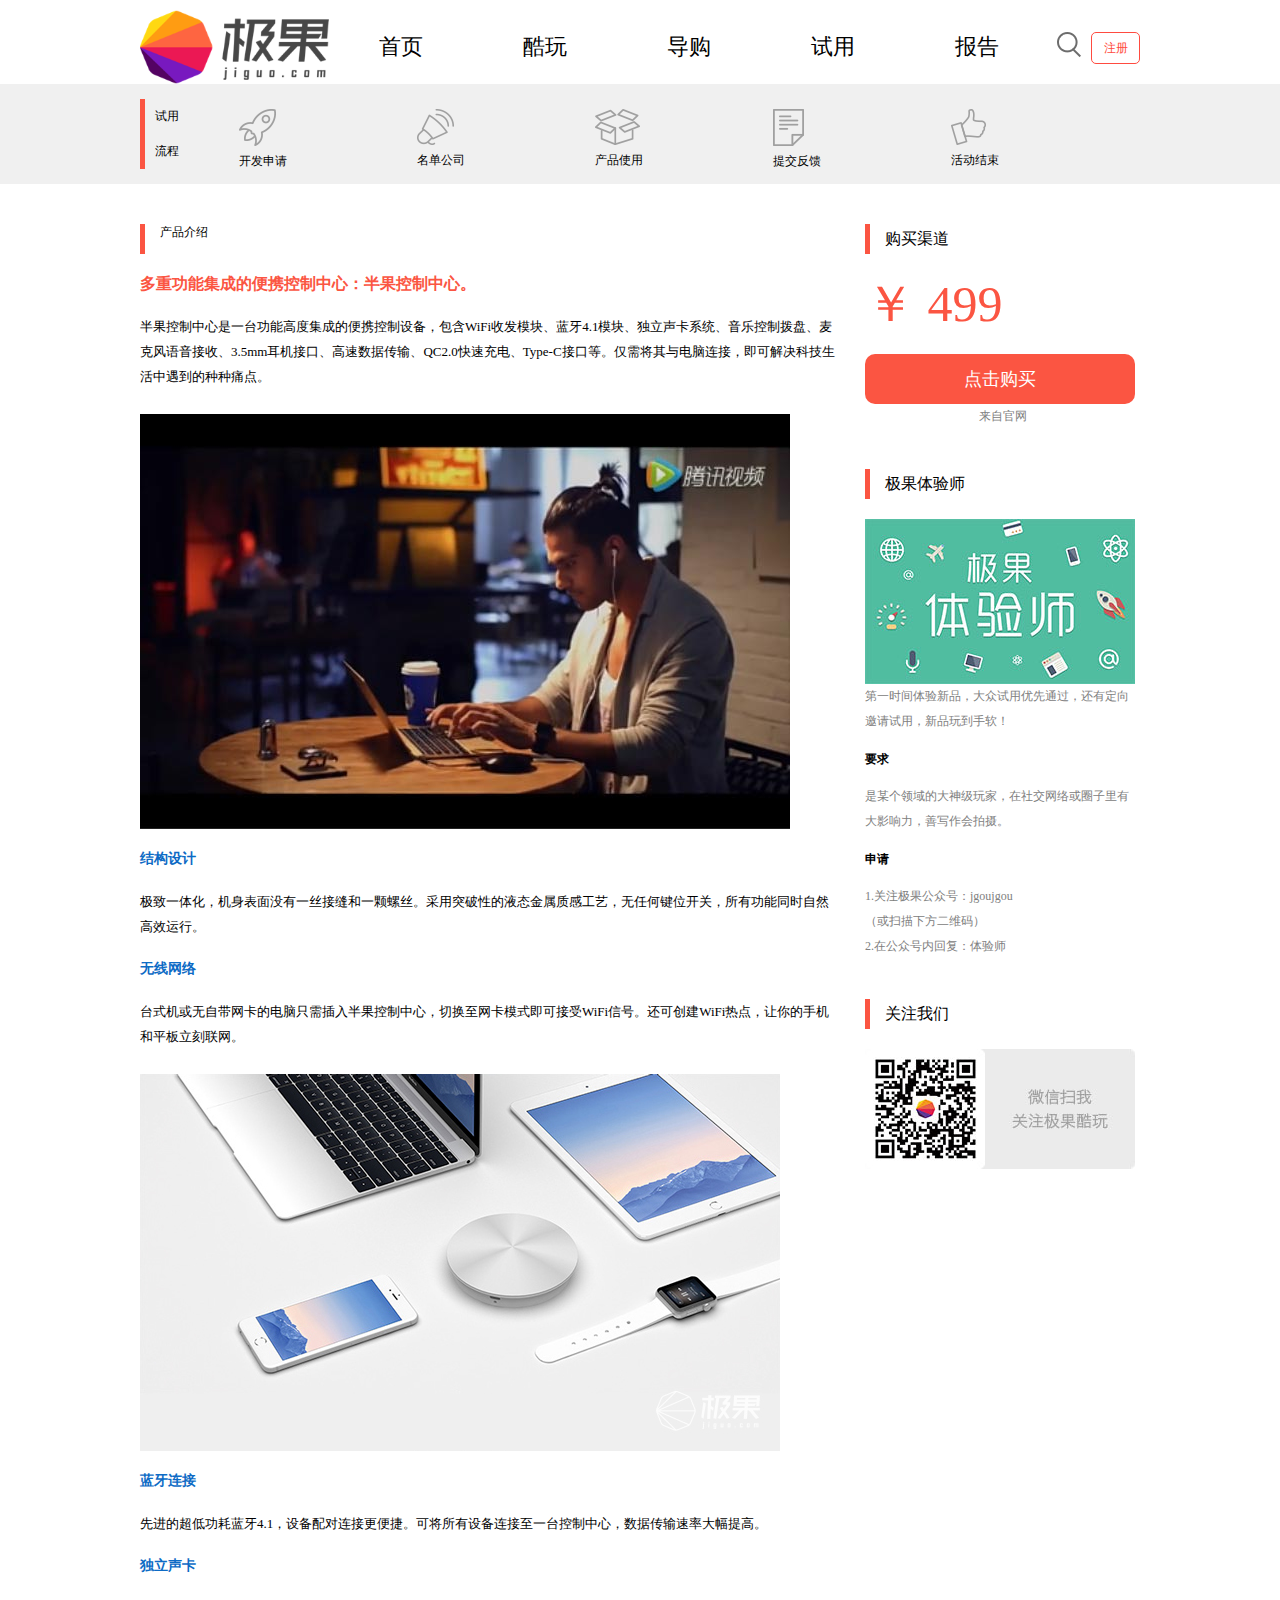
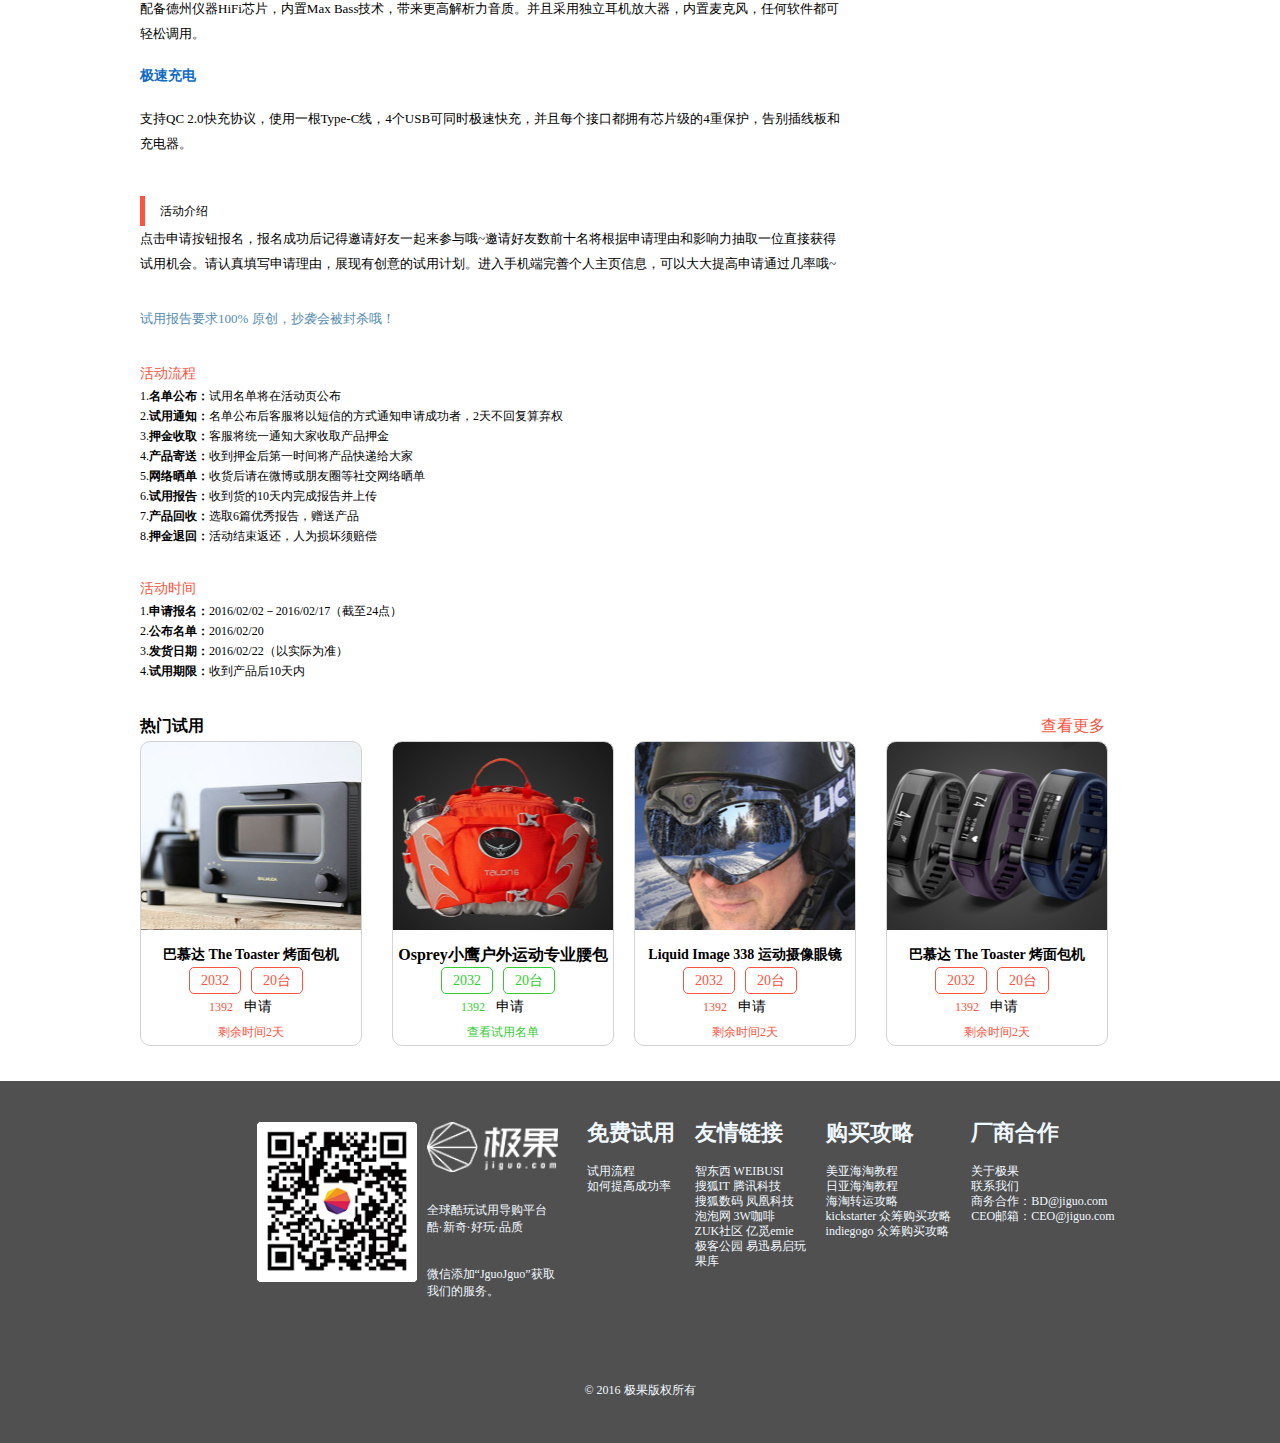
==== jiguo/use/probation.html @ 092693b5 "'222'" ====
<!DOCTYPE html>
<html lang="en">
<head>
    <meta charset="UTF-8">
    <meta name="viewport" content="width=device-width, initial-scale=1.0">
    <title>Document</title>
    <script src="./js/jquery-3.5.1.js"></script>
    <link rel="stylesheet" href="../css/public.css">
    <link rel="stylesheet" href="../css/foottop.css">
    <link rel="stylesheet" href="../css/probation.css">
</head>
<body>
    <!-- 页面顶部 -->
    <div class="top warp clear">
        <div class="logo"><img src="../img/img/logonew.png" alt=""></div>
        <ul class="topNav clear">
            <li>首页</li>
            <li>酷玩</li>
            <li>导购</li>
            <li>试用</li>
            <li>报告</li>
        </ul>
        <div class="topSearch">
            <div ><img src="../img/css/img/search.png" alt=""></div>
            <div class="bord">注册</div>
        </div>
    </div>






    <!-- 试用流程 -->
    <div class="try clear">
        <ul class="w">
            <li>
                <p>试用</p>
                <p>流程</p>
            </li>
            <li>
                <img src="../img/css/img/use1.png" alt="">
                <p>开发申请</p>
            </li>
            <li>
                <img src="../img/css/img/use2.png" alt="">
                <p>名单公司</p>
            </li>
            <li>
                <img src="../img/css/img/use3.png" alt="">
                <p>产品使用</p>
            </li>
            <li>
                <img src="../img/css/img/use4.png" alt="">
                <p>提交反馈</p>
            </li>
            <li>
                <img src="../img/css/img/use5.png" alt="">
                <p>活动结束</p>
            </li>
        </ul>
    </div>
    <!-- 正文-->
    <div class="content-box clear">
        <div class="w">
            <!-- 产品介绍 -->
            <div class="recommend clear">
                <div class="pro-re">产品介绍</div>
                <h2>多重功能集成的便携控制中心：半果控制中心。</h2>
                <p>半果控制中心是一台功能高度集成的便携控制设备，包含WiFi收发模块、蓝牙4.1模块、独立声卡系统、音乐控制拨盘、麦克风语音接收、3.5mm耳机接口、高速数据传输、QC2.0快速充电、Type-C接口等。仅需将其与电脑连接，即可解决科技生活中遇到的种种痛点。</p>
                <img src="../img/img/use1.jpg">
                <h3>结构设计</h3>
                <p>极致一体化，机身表面没有一丝接缝和一颗螺丝。采用突破性的液态金属质感工艺，无任何键位开关，所有功能同时自然高效运行。</p>
                <h3>无线网络</h3>
                <p>台式机或无自带网卡的电脑只需插入半果控制中心，切换至网卡模式即可接受WiFi信号。还可创建WiFi热点，让你的手机和平板立刻联网。</p>
                <img src="../img/img/use.jpg" alt="">
                <h3>蓝牙连接</h3>
                <p>先进的超低功耗蓝牙4.1，设备配对连接更便捷。可将所有设备连接至一台控制中心，数据传输速率大幅提高。</p>
                <h3>独立声卡</h3>
                <p>配备德州仪器HiFi芯片，内置Max Bass技术，带来更高解析力音质。并且采用独立耳机放大器，内置麦克风，任何软件都可轻松调用。</p>
                <h3>极速充电</h3>
                <p>支持QC 2.0快充协议，使用一根Type-C线，4个USB可同时极速快充，并且每个接口都拥有芯片级的4重保护，告别插线板和充电器。</p>
                <!-- 活动介绍 -->
                <div class="act-re">活动介绍</div>
                <p>点击申请按钮报名，报名成功后记得邀请好友一起来参与哦~邀请好友数前十名将根据申请理由和影响力抽取一位直接获得试用机会。请认真填写申请理由，展现有创意的试用计划。进入手机端完善个人主页信息，可以大大提高申请通过几率哦~</p>
                <p class="pro-try">试用报告要求100% 原创，抄袭会被封杀哦！</p>
                <p class="ac-tittle">活动流程</p>
                <ul>
                    <li>1.<span>名单公布：</span>试用名单将在活动页公布</li>
                    <li>2.<span>试用通知：</span>名单公布后客服将以短信的方式通知申请成功者，2天不回复算弃权</li>
                    <li>3.<span>押金收取：</span>客服将统一通知大家收取产品押金</li>
                    <li>4.<span>产品寄送：</span>收到押金后第一时间将产品快递给大家</li>
                    <li>5.<span>网络晒单：</span>收货后请在微博或朋友圈等社交网络晒单</li>
                    <li>6.<span>试用报告：</span>收到货的10天内完成报告并上传</li>
                    <li>7.<span>产品回收：</span>选取6篇优秀报告，赠送产品</li>
                    <li>8.<span>押金退回：</span>活动结束返还，人为损坏须赔偿</li>
                </ul>
                <p class="ac-tittle">活动时间</p>
                <ul>
                    <li>1.<span>申请报名：</span>2016/02/02－2016/02/17（截至24点）</li>
                    <li>2.<span>公布名单：</span>2016/02/20</li>
                    <li>3.<span>发货日期：</span>2016/02/22（以实际为准）</li>
                    <li>4.<span>试用期限：</span>收到产品后10天内</li>
                </ul>
            </div>
            <!-- 右边 -->
            <div class="buy clear">
                <!-- 购买渠道 -->
                <div class="buy-tittle">购买渠道</div>
                <p class="price">￥ 499</p>
                <div class="to-buy">点击购买</div>
                <p class="from">来自官网</p>
                <!-- 极果体验师 -->
                <div class="jiguo">极果体验师</div>
                <img src="../img/img/tiyanImg.jpg" alt="">
                <p>第一时间体验新品，大众试用优先通过，还有定向邀请试用，新品玩到手软！</p>
                <h3>要求</h3>
                <p>是某个领域的大神级玩家，在社交网络或圈子里有大影响力，善写作会拍摄。</p>
                <h3>申请</h3>
                <p>1.关注极果公众号：jgoujgou</p>
                <p>（或扫描下方二维码）</p>
                <p>2.在公众号内回复：体验师</p>
                <!-- 关注我们 -->
                <div class="us">关注我们</div>
                <img src="../img/img/myCode.jpg" alt="">
            </div>
            <!-- 底部热门 -->
            <div class="hot clear w">
                <div class="hot-try">热门试用</div>
                <div class="more">查看更多</div>
                <ul class="w">
                    <li>
                        <p>巴慕达 The Toaster 烤面包机</p>
                        <span>2032</span><span>20台</span>
                        <p>1392<span>申请</span></p>
                        <p>剩余时间2天</p>
                    </li>
                    <li>
                        <p>Osprey小鹰户外运动专业腰包</p>
                        <span>2032</span><span>20台</span>
                        <p>1392<span>申请</span></p>
                        <p>查看试用名单</p>
                    </li>
                    <li>
                        <p>Liquid Image 338 运动摄像眼镜</p>
                        <span>2032</span><span>20台</span>
                        <p>1392<span>申请</span></p>
                        <p>剩余时间2天</p>
                    </li>
                    <li>
                        <p>巴慕达 The Toaster 烤面包机</p>
                        <span>2032</span><span>20台</span>
                        <p>1392<span>申请</span></p>
                        <p>剩余时间2天</p>
                    </li>
                </ul>
            </div>
        </div>
    </div>




























































    
    <!-- 页面尾部 -->
    <div class="foot clear">
        <div class="logoFoot"><img src="../img/img/code.png" alt=""></div>
        <div class="logojiguo">
            <img src="../img/img/logoImg.jpg" alt="">
            <p>全球酷玩试用导购平台酷·新奇·好玩·品质</p>
            <p>微信添加“JguoJguo”获取我们的服务。</p>
        </div>
        <ul>
            <li>免费试用</li>
            <li>试用流程</li>
            <li>如何提高成功率</li>
        </ul>
        <ul>
            <li>友情链接</li>
            <li>智东西     WEIBUSI</li>
            <li>搜狐IT     腾讯科技</li>
            <li>搜狐数码   凤凰科技</li>
            <li>泡泡网     3W咖啡</li>
            <li>ZUK社区    亿觅emie</li>
            <li>极客公园   易迅易启玩</li>
            <li>果库</li>
        </ul>
        <ul>
            <li>购买攻略</li>
            <li>美亚海淘教程</li>
            <li>日亚海淘教程</li>
            <li>海淘转运攻略</li>
            <li>kickstarter 众筹购买攻略</li>
            <li>indiegogo 众筹购买攻略</li>
        </ul>
        <ul>
            <li>厂商合作</li>
            <li>关于极果</li>
            <li>联系我们</li>
            <li>商务合作：BD@jiguo.com</li>
            <li>CEO邮箱：CEO@jiguo.com</li>
        </ul>
         <p class="footP">&copy 2016 极果版权所有</p>
    </div>
</body>
</html>
---- jiguo/css/public.css ----
@charset "uf-8";
*{
	margin: 0;
    padding: 0;
    font-size: 12px;
    font-family: 宋体;
    text-decoration: none;
}
a{
    text-decoration: none;
    color: black;
}
ul,ol,li{
	list-style:none;
}
img{
	display: block;
	border: 0;
}
i,em,b,strong{
	font-style: normal;
	font-weight: normal;
}
.clear:after{
    content: "";
    display: block;
    clear: both;
    height: 0;
    visibility: hidden;
}
.warp{
    width: 1000px;
    margin: 0px auto;
}
---- jiguo/css/foottop.css ----
/*顶部导航*/
div.top {
  margin-top: 10px;
}
div.top div.logo {
  float: left;
}
div.top div.logo img {
  height: 74px;
}
div.top ul.topNav {
  float: left;
}
div.top ul.topNav li {
  float: left;
  height: 74px;
  line-height: 74px;
  font-size: 22px;
  margin: 0px 50px;
  text-align: center;
}
div.top div.topSearch {
  margin-top: 22px;
  float: right;
}
div.top div.topSearch div.bord {
  border: 1px solid #FF4B40;
  border-radius: 5px;
  color: #FF4B40;
  width: 47px;
  margin-left: 10px;
  text-align: center;
  height: 30px;
  line-height: 30px;
}
div.top div.topSearch div {
  float: left;
}
/* 尾部 */
div.foot {
  border: 1px solid #505050;
  background-color: #505050;
  height: 360px;
}
div.foot div {
  float: left;
  margin-top: 40px;
  color: aliceblue;
}
div.foot div.logoFoot {
  margin-left: 20%;
}
div.foot div.logoFoot img {
  height: 160px;
}
div.foot div.logojiguo {
  width: 140px;
  margin-left: 10px;
}
div.foot div.logojiguo img {
  height: 50px;
}
div.foot div.logojiguo p {
  margin-top: 30px;
  width: 130px;
}
div.foot ul {
  margin-top: 40px;
  float: left;
  color: aliceblue;
  margin-left: 20px;
}
div.foot ul li {
  height: 15px;
  line-height: 15px;
}
div.foot ul li:first-child {
  height: 22px;
  line-height: 22px;
  font-size: 22px;
  font-weight: 999;
  margin-bottom: 20px;
}
div.foot p.footP {
  text-align: center;
  margin-top: 300px;
  color: aliceblue;
}
---- jiguo/css/probation.css ----
.try{
    width:100%px;
    height:100px;
    background-color:#F0F0F0;
}

.try ul li{
    height:70px;
    font-size: 12px;
    margin-top: 15px;
    margin-right: 130px;
    float: left;
}
.try ul li img{
    margin-top: 10px;
}
.try ul li p{
    line-height: 30px;
}
.try ul li:nth-child(1){
    border-left:5px solid #FB5542;
    margin-right: 60px;
    font-size: 16px;
    padding-left: 10px;
}
.try ul li:nth-child(1) p{
    line-height: 35px;
}

.w{
    width: 1000px;
    margin: 0 auto;
}
.recommend{
    width:700px;
    float: left;
    margin-right: 25px;
}
.recommend .pro-re{
    height:30px;
    padding-left: 15px;
    border-left: 5px solid #FB5542;
    margin-top: 40px;
}
.recommend h2{
    color:#FB5542;
    line-height: 60px;
    font-size: 16px;
}
.recommend p{
    line-height: 25px;
    font-size: 13px;
}
.recommend img{
    margin-top: 25px;
}
.recommend h3{
    line-height: 60px;
    color: #0D6BC5;
    font-size: 14px;
}
.recommend .act-re{
    height:30px;
    line-height: 30px;
    padding-left: 15px;
    border-left: 5px solid #FB5542;
    margin-top: 40px;
}
.recommend .pro-try{
    margin-top: 30px;
    color:#568CB1;
}
.recommend .ac-tittle{
    margin-top: 30px;
    color:#FB5542;
    font-size: 14px;
}
.recommend ul li{
    line-height: 20px;
}
.recommend span{
    color: black;
    font-weight: bold;
}

.buy{
    width:275px;
    float: right;
}
.buy .buy-tittle,.jiguo,.us{
    height:30px;
    font-size: 16px;
    line-height: 30px;
    padding-left: 15px;
    border-left: 5px solid #FB5542;
    margin-top: 40px;
}
.buy p{
    line-height: 25px;
    color:gray;
}
.buy .from{
    text-align: center;
    color:gray;
}
.buy .price{
    height:100px;
    line-height: 100px;
    color:#FB5542;
    font-size: 50px;
    text-align: left;
}
.buy .to-buy{
    width:270px;
    height:50px;
    line-height: 50px;
    color:white;
    font-size: 18px;
    text-align: center;
    border-radius: 10px;
    background-color: #FB5542;
}
.buy h3{
    line-height: 50px;
}
.buy img{
    margin-top:20px;
}



.hot{
    height:400px;
    text-align: center;
    float: left;
}
.hot div{
    margin-top: 30px;
    line-height: 30px;
    font-size: 16px;
    height:30px;
}
.hot-try{
    float: left;
    font-weight: bold;
}
.more{
    float: right;
    color: #FB5542;
    margin-right: 35px;
}
.hot ul{
    float: left;
}
.hot ul li{
    float: left;
    width:220px;
    border:1px solid lightgrey;
    border-radius: 10px;
    margin-right: 30px;
}
.hot ul li span{
    display: inline-block;
    width:50px;
    height:25px;
    line-height: 25px;
    text-align: center;
    color:#FB5542;
    border:1px solid #FB5542;
    border-radius: 5px;
    margin-right: 10px;
    font-size: 14px;
}
.hot ul li p:nth-of-type(1){
    margin-top: 200px;
    font-weight: bold;
    font-size: 14px;
}
.hot ul li p{
    line-height: 25px;
}
.hot ul li p:nth-of-type(2){
    color:#FB5542;
}
.hot ul li p:nth-of-type(3){
    color:#FB5542;
}
.hot ul li p:nth-of-type(2) span{
    color:black;
    border: none;
}
.hot ul li p:nth-of-type(3) span{
    color:black;
}
.hot ul li:nth-child(1){
    background: url(../img/img/hot1.jpg) no-repeat top center;
}
.hot ul li:nth-child(2){
    background: url(../img/img/hot2.jpg) no-repeat top center;
}
.hot ul li:nth-child(3){
    background: url(../img/img/hot3.jpg) no-repeat top center;
}
.hot ul li:nth-child(4){
    background: url(../img/img/hot4.jpg) no-repeat top center;
}
.hot ul li:nth-of-type(2){
    float: left;
    width:220px;
    border:1px solid lightgrey;
    border-radius: 10px;
    margin-right: 20px;
}
.hot ul li:nth-of-type(2)>span{
    display: inline-block;
    width:50px;
    height:25px;
    line-height: 25px;
    text-align: center;
    color:limegreen;
    border:1px solid limegreen;
    border-radius: 5px;
    margin-right: 10px;
    font-size: 14px;
}
.hot ul li:nth-of-type(2) p:nth-of-type(1){
    margin-top: 200px;
    font-weight: bold;
    font-size: 16px;
}
.hot ul li:nth-of-type(2) p{
    line-height: 25px;
}
.hot ul li:nth-of-type(2) p:nth-of-type(2){
    color:limegreen;
}
.hot ul li:nth-of-type(2) p:nth-of-type(2) span{
    color:black;
}
.hot ul li:nth-of-type(2) p:nth-of-type(3){
    color:limegreen;
}
.hot ul li:nth-of-type(2) p:nth-of-type(3) span{
    color:black;
}
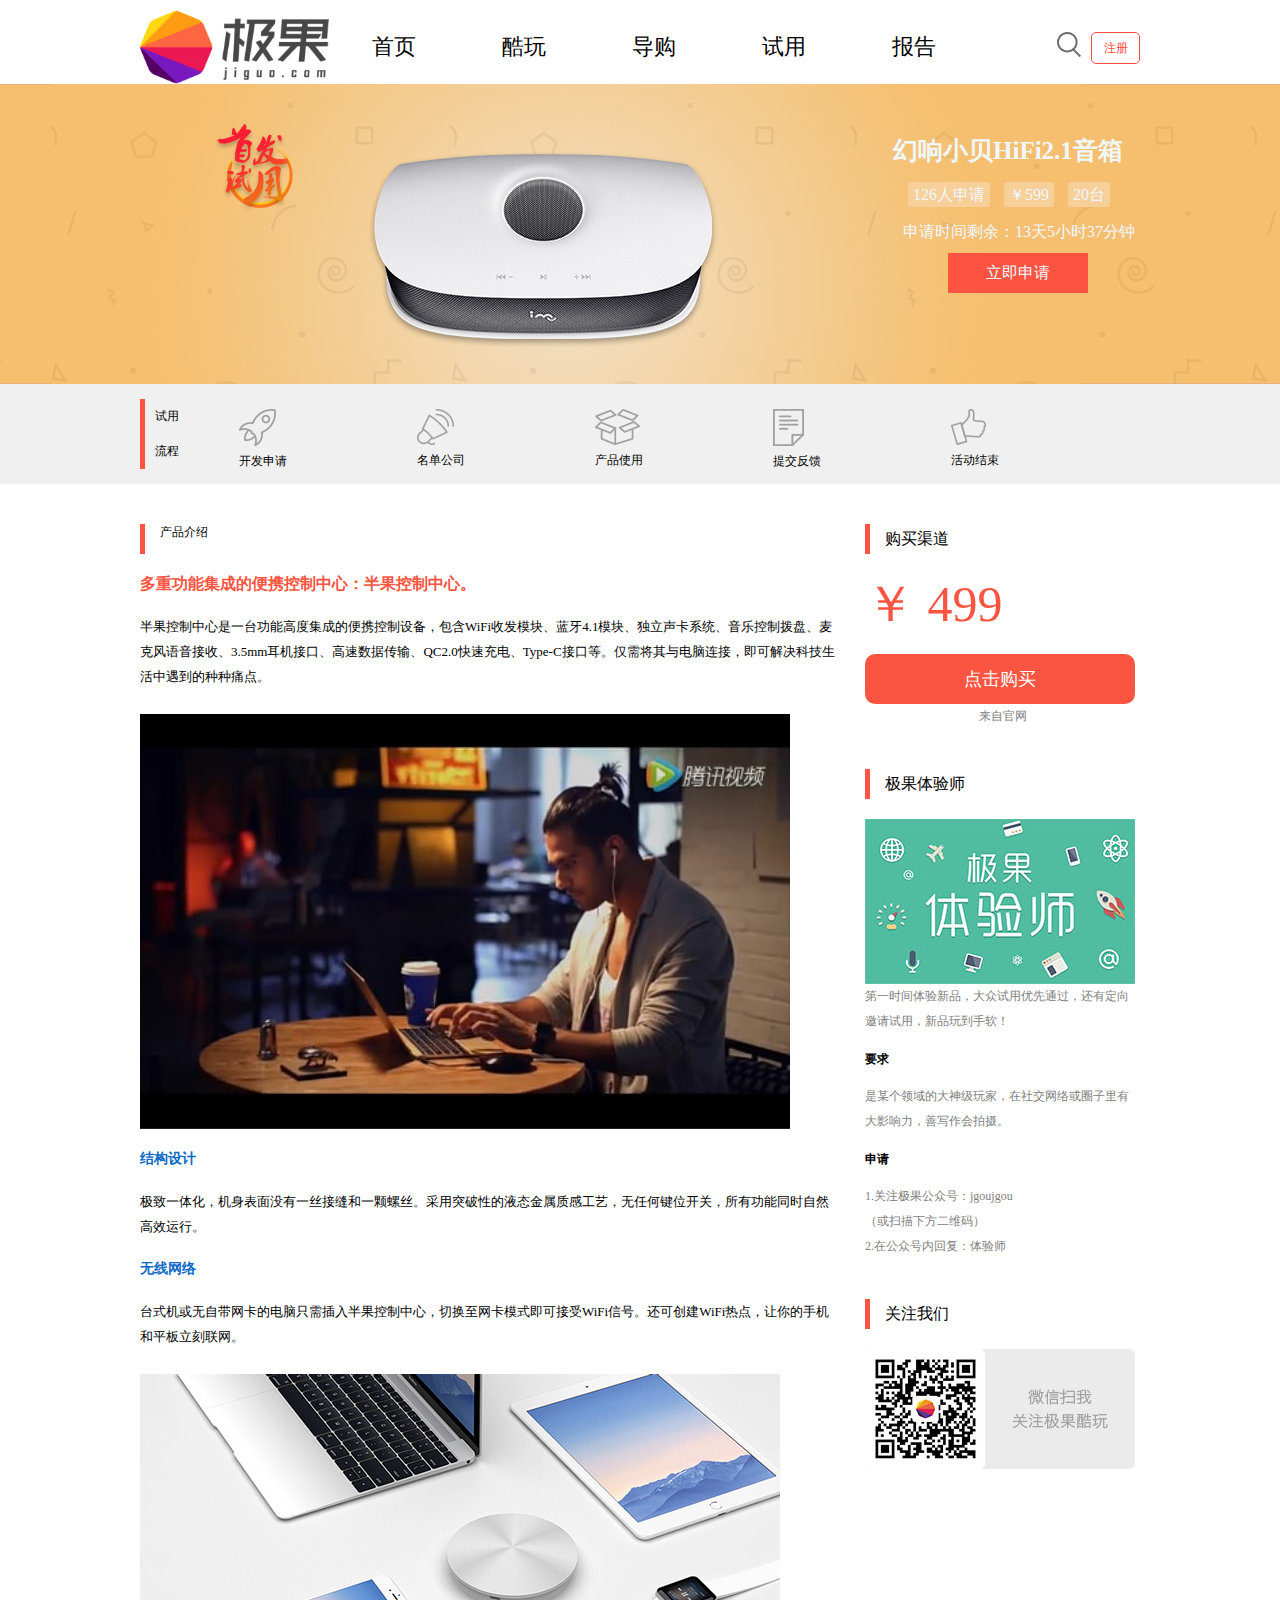
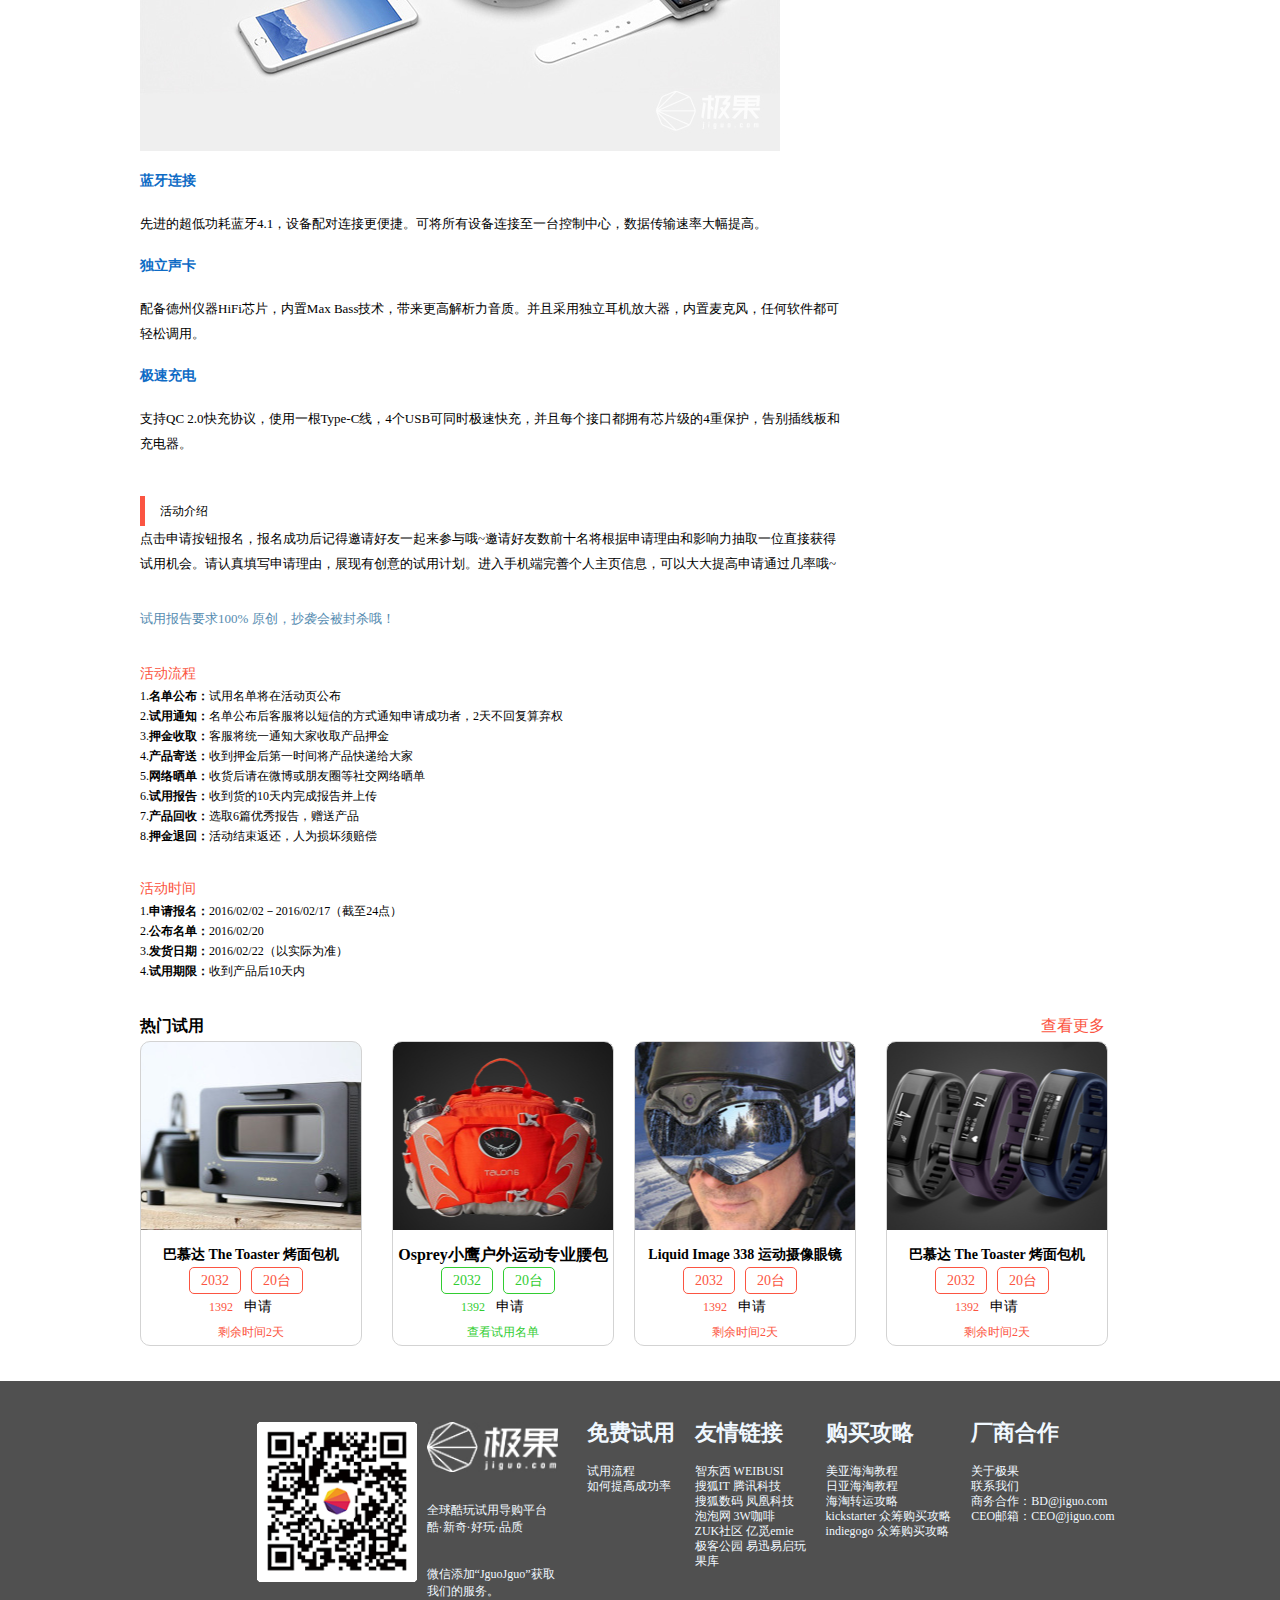
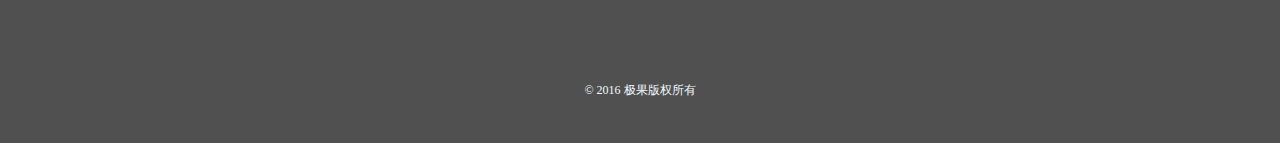
==== commit e5fb9f5a: "''" ====
--- a/jiguo/use/probation.html
+++ b/jiguo/use/probation.html
@@ -25,12 +25,16 @@
             <div class="bord">注册</div>
         </div>
     </div>
-
-
-
-
-
-
+    <div>
+        <div  class="navBar">
+            <div class="navHot">
+                <h1>幻响小贝HiFi2.1音箱</h1>
+                <p><span>126人申请</span> <span>￥599</span> <span>20台</span></p>
+                <p>申请时间剩余：13天5小时37分钟</p>
+                <p>立即申请</p>
+            </div>
+        </div>
+        </div>
     <!-- 试用流程 -->
     <div class="try clear">
         <ul class="w">
--- a/jiguo/css/foottop.css
+++ b/jiguo/css/foottop.css
@@ -16,7 +16,7 @@
   height: 74px;
   line-height: 74px;
   font-size: 22px;
-  margin: 0px 50px;
+  margin: 0px 43px;
   text-align: center;
 }
 div.top div.topSearch {
--- a/jiguo/css/probation.css
+++ b/jiguo/css/probation.css
@@ -243,3 +243,57 @@
 .hot ul li:nth-of-type(2) p:nth-of-type(3) span{
     color:black;
 }
+.navBar {
+    width: 100%;
+    height: 300px;
+    background: url("../img/css/img/original.jpg") no-repeat -257px 0px;
+    position: relative;
+  }
+  .navBar div.navHot {
+    position: absolute;
+    top: 50px;
+    left: 893px;
+    color: aliceblue;
+  }
+  .navBar div.navHot h1 {
+    font-size: 25px;
+  }
+  .navBar div.navHot p {
+    font-size: 16px;
+    margin: 10px;
+  }
+  .navBar div.navHot p span {
+    display: inline-block;
+    padding: 0px 5px;
+    border-radius: 3px;
+    margin: 5px;
+    height: 25px;
+    line-height: 25px;
+    font-size: 16px;
+    background-color: #F7CF99;
+  }
+  .navBar div.navHot p:last-of-type {
+    margin-left: 55px;
+    width: 140px ;
+    background-color: #FE5341;
+    text-align: center;
+    height: 40px;
+    line-height: 40px;
+  }
+  div.navHot {
+    animation: info 1s ease both;
+  }
+  @keyframes info {
+    from {
+      opacity: 0;
+      transform: translate(200px, -200px);
+    }
+    to {
+      opacity: 1;
+      transform: translate(0px, 30px);
+    }
+  }
+
+
+
+
